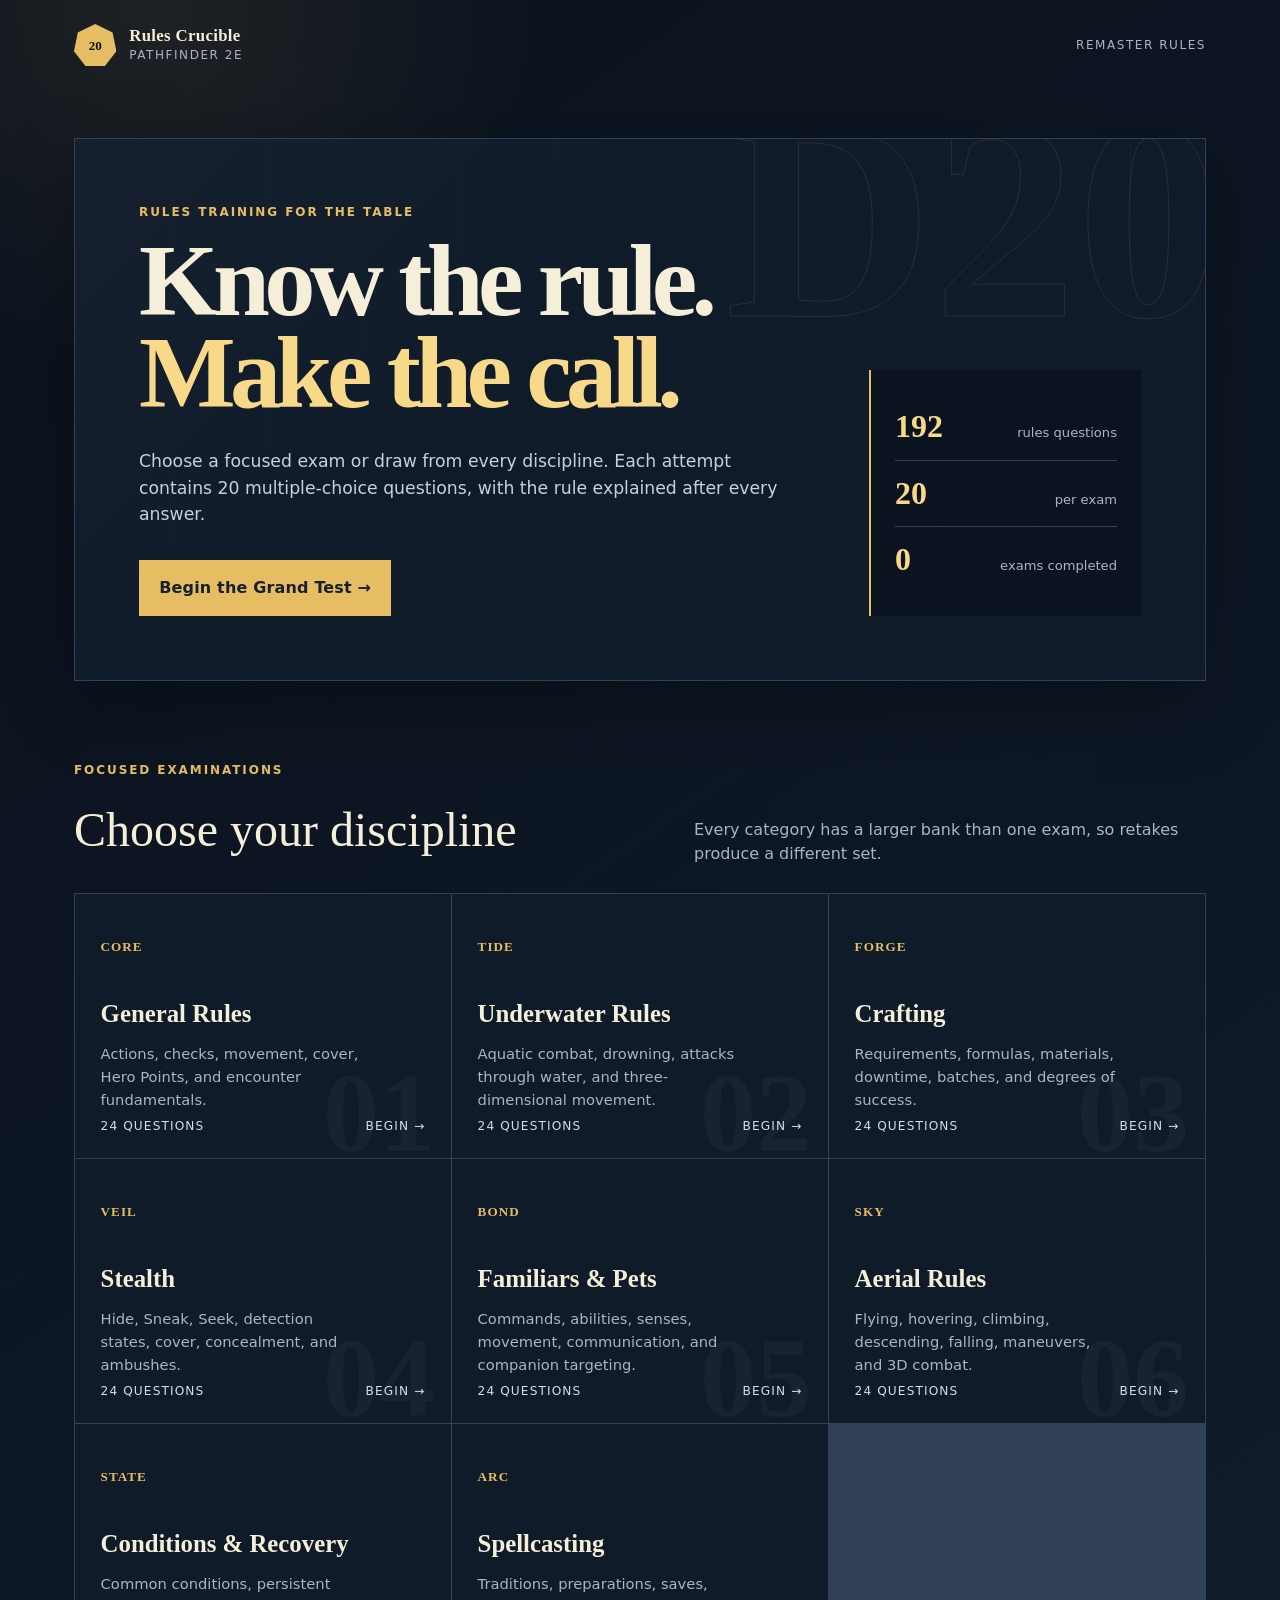
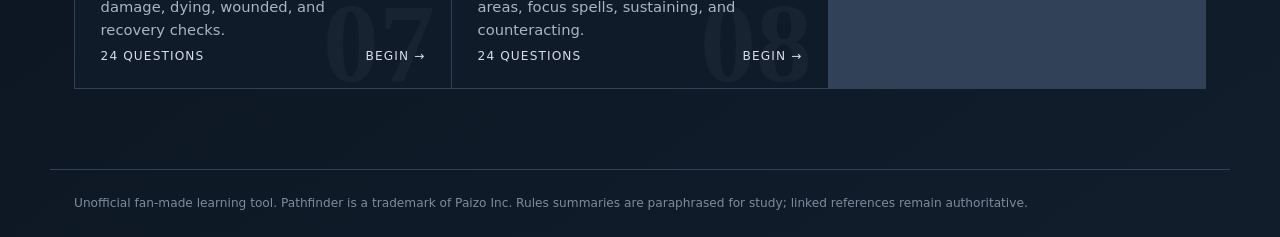
==== index.html @ a3e0e159 "Build Pathfinder 2e rules quiz" ====
<!doctype html>
<html lang="en">
<head>
  <meta charset="utf-8">
  <meta name="viewport" content="width=device-width, initial-scale=1">
  <meta name="description" content="Twenty-question Pathfinder Second Edition rules exams with explanations and rules references.">
  <meta name="theme-color" content="#101927">
  <title>Rules Crucible — PF2e Rules Quiz</title>
  <link rel="icon" href="favicon.svg" type="image/svg+xml">
  <link rel="stylesheet" href="styles.css">
</head>
<body>
  <a class="skip-link" href="#main">Skip to quiz</a>
  <header class="site-header">
    <button class="brand" id="home-button" type="button" aria-label="Return to exam selection">
      <span class="brand-mark" aria-hidden="true">20</span>
      <span><strong>Rules Crucible</strong><small>Pathfinder 2e</small></span>
    </button>
    <div class="header-meta" id="header-meta">Remaster rules</div>
  </header>

  <main id="main">
    <section id="home-screen" class="screen home-screen" aria-labelledby="home-title">
      <div class="intro-grid">
        <div class="intro-copy">
          <p class="eyebrow">Rules training for the table</p>
          <h1 id="home-title">Know the rule.<br><span>Make the call.</span></h1>
          <p class="lede">Choose a focused exam or draw from every discipline. Each attempt contains 20 multiple-choice questions, with the rule explained after every answer.</p>
          <button class="primary-button" id="mixed-start" type="button">Begin the Grand Test <span aria-hidden="true">→</span></button>
        </div>
        <aside class="ledger" aria-label="Quiz overview">
          <div><strong id="question-total">—</strong><span>rules questions</span></div>
          <div><strong>20</strong><span>per exam</span></div>
          <div><strong id="exam-count">0</strong><span>exams completed</span></div>
        </aside>
      </div>

      <div class="section-heading">
        <div>
          <p class="eyebrow">Focused examinations</p>
          <h2>Choose your discipline</h2>
        </div>
        <p>Every category has a larger bank than one exam, so retakes produce a different set.</p>
      </div>
      <div class="category-grid" id="category-grid"></div>
    </section>

    <section id="quiz-screen" class="screen quiz-screen" hidden aria-labelledby="question-heading">
      <div class="quiz-topline">
        <button class="text-button" id="quit-button" type="button">← Leave exam</button>
        <span id="quiz-theme">General Rules</span>
        <span id="quiz-score">0 correct</span>
      </div>
      <div class="progress-track" aria-hidden="true"><span id="progress-bar"></span></div>
      <div class="question-meta">
        <span id="question-number">Question 1 of 20</span>
        <span class="difficulty" id="difficulty">Foundational</span>
      </div>
      <article class="question-card">
        <p class="category-kicker" id="question-category">General Rules</p>
        <h1 id="question-heading"></h1>
        <div class="answers" id="answers" role="group" aria-label="Answer choices"></div>
        <div class="feedback" id="feedback" hidden aria-live="polite">
          <p class="feedback-verdict" id="feedback-verdict"></p>
          <p id="feedback-explanation"></p>
          <a id="source-link" href="#" target="_blank" rel="noopener">Read the referenced rule ↗</a>
        </div>
      </article>
      <div class="quiz-actions">
        <span class="keyboard-hint">Keys A–D select · Enter continues</span>
        <button class="primary-button compact" id="next-button" type="button" disabled>Next question <span aria-hidden="true">→</span></button>
      </div>
    </section>

    <section id="result-screen" class="screen result-screen" hidden aria-labelledby="result-title">
      <div class="result-hero">
        <div class="score-seal"><strong id="result-score">0</strong><span>/ 20</span></div>
        <div>
          <p class="eyebrow">Examination complete</p>
          <h1 id="result-title">Your verdict</h1>
          <p id="result-message"></p>
        </div>
      </div>
      <div class="result-grid">
        <section class="result-panel">
          <h2>By discipline</h2>
          <div id="category-results"></div>
        </section>
        <section class="result-panel">
          <h2>Review the misses</h2>
          <div id="missed-review"></div>
        </section>
      </div>
      <div class="result-actions">
        <button class="secondary-button" id="results-home" type="button">Choose another exam</button>
        <button class="primary-button" id="retry-button" type="button">Retake this theme <span aria-hidden="true">↻</span></button>
      </div>
    </section>
  </main>

  <footer>
    <p>Unofficial fan-made learning tool. Pathfinder is a trademark of Paizo Inc. Rules summaries are paraphrased for study; linked references remain authoritative.</p>
  </footer>
  <script type="module" src="app.js"></script>
</body>
</html>
---- styles.css ----
:root {
  color-scheme: dark;
  --ink: #0b121d;
  --ink-2: #101b2a;
  --panel: #162335;
  --panel-2: #1c2c41;
  --line: #314158;
  --paper: #f5efd9;
  --muted: #aab5c4;
  --gold: #e7bd64;
  --gold-2: #f8d98a;
  --red: #c64b43;
  --green: #55b88a;
  --shadow: 0 24px 70px rgba(0, 0, 0, .3);
}

* { box-sizing: border-box; }

html { scroll-behavior: smooth; }

body {
  margin: 0;
  min-width: 320px;
  min-height: 100vh;
  color: var(--paper);
  background:
    radial-gradient(circle at 12% 0%, rgba(231, 189, 100, .09), transparent 24rem),
    linear-gradient(145deg, var(--ink), #0d1724 58%, #111d2b);
  font: 16px/1.55 Inter, ui-sans-serif, system-ui, -apple-system, BlinkMacSystemFont, "Segoe UI", sans-serif;
}

button, a { font: inherit; }
button { color: inherit; }

.skip-link {
  position: fixed;
  left: 1rem;
  top: -4rem;
  z-index: 20;
  padding: .75rem 1rem;
  background: var(--gold);
  color: var(--ink);
}
.skip-link:focus { top: 1rem; }

.site-header {
  max-width: 1180px;
  margin: 0 auto;
  padding: 1.5rem 1.5rem 1rem;
  display: flex;
  align-items: center;
  justify-content: space-between;
}

.brand {
  border: 0;
  padding: 0;
  background: transparent;
  display: flex;
  align-items: center;
  gap: .8rem;
  text-align: left;
  cursor: pointer;
}

.brand-mark {
  width: 2.65rem;
  height: 2.65rem;
  display: grid;
  place-items: center;
  color: var(--ink);
  background: var(--gold);
  font: 800 .82rem/1 Georgia, serif;
  clip-path: polygon(50% 0, 91% 20%, 100% 64%, 72% 100%, 28% 100%, 0 64%, 9% 20%);
}

.brand strong, .brand small { display: block; }
.brand strong { font: 700 1.05rem/1.15 Georgia, serif; letter-spacing: .02em; }
.brand small, .header-meta { color: var(--muted); font-size: .75rem; letter-spacing: .13em; text-transform: uppercase; }

main { min-height: calc(100vh - 13rem); }
.screen { max-width: 1180px; margin: 0 auto; padding: 3.5rem 1.5rem 5rem; }

.intro-grid {
  display: grid;
  grid-template-columns: minmax(0, 1.45fr) minmax(17rem, .55fr);
  gap: 4rem;
  align-items: end;
  min-height: 29rem;
  padding: 4rem;
  border: 1px solid var(--line);
  background:
    linear-gradient(135deg, rgba(255,255,255,.025), transparent 42%),
    repeating-linear-gradient(90deg, transparent 0 5.9rem, rgba(255,255,255,.018) 6rem),
    var(--ink-2);
  box-shadow: var(--shadow);
  position: relative;
  overflow: hidden;
}

.intro-grid::after {
  content: "D20";
  position: absolute;
  right: -1rem;
  top: -4rem;
  color: transparent;
  -webkit-text-stroke: 1px rgba(231,189,100,.11);
  font: 900 18rem/1 Georgia, serif;
  pointer-events: none;
}

.intro-copy, .ledger { position: relative; z-index: 1; }
.eyebrow, .category-kicker {
  margin: 0 0 .8rem;
  color: var(--gold);
  font-size: .75rem;
  font-weight: 800;
  letter-spacing: .16em;
  text-transform: uppercase;
}

h1, h2, h3 { font-family: Georgia, "Times New Roman", serif; }
.intro-copy h1 {
  margin: 0;
  max-width: 12ch;
  font-size: clamp(3.4rem, 8vw, 6.8rem);
  font-weight: 600;
  line-height: .9;
  letter-spacing: -.055em;
}
.intro-copy h1 span { color: var(--gold-2); }
.lede { max-width: 44rem; margin: 1.8rem 0 2rem; color: #c7d0dc; font-size: 1.08rem; }

.ledger {
  padding: 1.5rem;
  border-left: 2px solid var(--gold);
  background: rgba(7,13,22,.55);
}
.ledger div { display: flex; align-items: baseline; justify-content: space-between; gap: 1rem; padding: 1rem 0; border-bottom: 1px solid var(--line); }
.ledger div:last-child { border: 0; }
.ledger strong { color: var(--gold-2); font: 700 2rem/1 Georgia, serif; }
.ledger span { color: var(--muted); font-size: .82rem; text-align: right; }

.primary-button, .secondary-button {
  border: 1px solid transparent;
  padding: .92rem 1.2rem;
  min-height: 3.25rem;
  font-weight: 800;
  letter-spacing: .01em;
  cursor: pointer;
  transition: transform .15s ease, background .15s ease, border-color .15s ease;
}
.primary-button { background: var(--gold); color: #17202c; }
.primary-button:hover:not(:disabled) { background: var(--gold-2); transform: translateY(-2px); }
.primary-button:disabled { opacity: .42; cursor: not-allowed; }
.primary-button.compact { min-width: 11.5rem; }
.secondary-button { border-color: var(--line); background: transparent; color: var(--paper); }
.secondary-button:hover { border-color: var(--gold); }

.section-heading {
  margin: 5rem 0 1.6rem;
  display: flex;
  align-items: end;
  justify-content: space-between;
  gap: 2rem;
}
.section-heading h2 { margin: 0; font-size: clamp(2rem, 4vw, 3rem); font-weight: 500; }
.section-heading > p { max-width: 32rem; margin: 0; color: var(--muted); }

.category-grid { display: grid; grid-template-columns: repeat(3, minmax(0, 1fr)); gap: 1px; background: var(--line); border: 1px solid var(--line); }
.category-card {
  min-height: 16.5rem;
  padding: 1.6rem;
  border: 0;
  background: var(--ink-2);
  text-align: left;
  cursor: pointer;
  position: relative;
  overflow: hidden;
  transition: background .18s ease;
}
.category-card:hover, .category-card:focus-visible { background: var(--panel); outline: none; }
.category-card::after { content: attr(data-number); position: absolute; right: 1rem; bottom: -.7rem; color: rgba(255,255,255,.035); font: 700 7rem/1 Georgia, serif; }
.category-icon { display: block; margin-bottom: 2.6rem; color: var(--gold); font: 700 .82rem/1 Georgia, serif; letter-spacing: .08em; }
.category-card h3 { margin: 0 0 .65rem; font-size: 1.55rem; font-weight: 600; }
.category-card p { margin: 0; max-width: 28ch; color: var(--muted); font-size: .92rem; }
.card-footer { position: absolute; left: 1.6rem; right: 1.6rem; bottom: 1.4rem; display: flex; justify-content: space-between; color: #d5dce4; font-size: .76rem; text-transform: uppercase; letter-spacing: .09em; }

.quiz-screen { max-width: 920px; padding-top: 2rem; }
.quiz-topline, .question-meta, .quiz-actions { display: flex; align-items: center; justify-content: space-between; gap: 1rem; }
.quiz-topline { color: var(--muted); font-size: .82rem; font-weight: 700; letter-spacing: .08em; text-transform: uppercase; }
.text-button { padding: .5rem 0; border: 0; background: transparent; color: var(--gold-2); cursor: pointer; }
.progress-track { height: 3px; margin: 1.1rem 0 1rem; background: var(--line); overflow: hidden; }
.progress-track span { display: block; height: 100%; width: 5%; background: var(--gold); transition: width .25s ease; }
.question-meta { margin-bottom: 1.3rem; color: var(--muted); font-size: .82rem; }
.difficulty { padding: .2rem .55rem; border: 1px solid var(--line); color: #cdd6e1; }

.question-card { min-height: 32rem; padding: clamp(1.5rem, 5vw, 3.3rem); border: 1px solid var(--line); background: var(--ink-2); box-shadow: var(--shadow); }
.question-card h1 { margin: 0 0 2rem; max-width: 26ch; font-size: clamp(1.65rem, 4vw, 2.45rem); line-height: 1.2; font-weight: 500; }
.answers { display: grid; gap: .72rem; }
.answer-button {
  display: grid;
  grid-template-columns: 2.3rem 1fr;
  align-items: center;
  gap: .9rem;
  width: 100%;
  padding: .8rem 1rem;
  border: 1px solid var(--line);
  background: #111d2b;
  color: var(--paper);
  text-align: left;
  cursor: pointer;
}
.answer-button:hover:not(:disabled) { border-color: var(--gold); background: var(--panel); }
.answer-button:focus-visible { outline: 3px solid rgba(231,189,100,.3); outline-offset: 2px; }
.answer-button:disabled { cursor: default; }
.answer-letter { display: grid; place-items: center; width: 2.15rem; height: 2.15rem; border: 1px solid #44566f; color: var(--gold-2); font-weight: 800; }
.answer-button.correct { border-color: var(--green); background: rgba(85,184,138,.1); }
.answer-button.wrong { border-color: var(--red); background: rgba(198,75,67,.11); }
.answer-button.correct .answer-letter { border-color: var(--green); background: var(--green); color: var(--ink); }
.answer-button.wrong .answer-letter { border-color: var(--red); background: var(--red); color: white; }

.feedback { margin-top: 1.5rem; padding: 1.2rem 1.25rem; border-left: 3px solid var(--gold); background: #0d1723; color: #cbd3dd; }
.feedback p { margin: 0 0 .55rem; }
.feedback-verdict { color: var(--paper); font-weight: 800; }
.feedback a { color: var(--gold-2); font-size: .88rem; }
.quiz-actions { margin-top: 1.3rem; }
.keyboard-hint { color: var(--muted); font-size: .78rem; }

.result-screen { max-width: 980px; }
.result-hero { display: flex; align-items: center; gap: 2rem; margin: 1rem 0 2rem; padding: 2rem; border: 1px solid var(--line); background: var(--ink-2); }
.score-seal { flex: 0 0 9rem; height: 9rem; display: grid; place-content: center; border: 2px solid var(--gold); border-radius: 50%; text-align: center; box-shadow: inset 0 0 0 .5rem var(--ink-2), inset 0 0 0 calc(.5rem + 1px) rgba(231,189,100,.3); }
.score-seal strong { font: 700 3.8rem/.85 Georgia, serif; color: var(--gold-2); }
.score-seal span { color: var(--muted); font-size: .82rem; }
.result-hero h1 { margin: 0; font-size: clamp(2.2rem, 6vw, 4.4rem); font-weight: 500; }
.result-hero p:last-child { margin: .4rem 0 0; color: var(--muted); }
.result-grid { display: grid; grid-template-columns: .75fr 1.25fr; gap: 1rem; }
.result-panel { padding: 1.5rem; border: 1px solid var(--line); background: var(--ink-2); }
.result-panel h2 { margin: 0 0 1.25rem; font-size: 1.35rem; }
.result-row { margin-bottom: 1rem; }
.result-row-label { display: flex; justify-content: space-between; gap: 1rem; margin-bottom: .35rem; font-size: .85rem; }
.result-row-bar { height: 5px; background: var(--line); }
.result-row-bar span { display: block; height: 100%; background: var(--gold); }
.missed-item { padding: 1rem 0; border-top: 1px solid var(--line); }
.missed-item:first-child { border-top: 0; padding-top: 0; }
.missed-item h3 { margin: 0 0 .35rem; font: 600 1rem/1.35 inherit; }
.missed-item p { margin: 0 0 .4rem; color: var(--muted); font-size: .88rem; }
.missed-item a { color: var(--gold-2); font-size: .82rem; }
.perfect { color: var(--green); }
.result-actions { display: flex; justify-content: flex-end; gap: .8rem; margin-top: 1.5rem; }

footer { max-width: 1180px; margin: 0 auto; padding: 1.5rem; border-top: 1px solid var(--line); color: #7f8b9b; font-size: .76rem; }
footer p { max-width: 70rem; margin: 0; }

[hidden] { display: none !important; }

@media (max-width: 820px) {
  .screen { padding-top: 2rem; }
  .intro-grid { grid-template-columns: 1fr; gap: 2.5rem; min-height: 0; padding: 2.2rem; }
  .intro-grid::after { font-size: 11rem; }
  .ledger { max-width: 28rem; }
  .section-heading { align-items: start; flex-direction: column; }
  .category-grid { grid-template-columns: repeat(2, 1fr); }
  .result-grid { grid-template-columns: 1fr; }
}

@media (max-width: 560px) {
  .site-header { padding: 1rem; }
  .header-meta, .keyboard-hint { display: none; }
  .screen { padding: 1.3rem 1rem 3rem; }
  .intro-grid { margin: 0; padding: 1.5rem; }
  .intro-copy h1 { font-size: clamp(3rem, 16vw, 4.7rem); }
  .category-grid { grid-template-columns: 1fr; }
  .category-card { min-height: 14.5rem; }
  .question-card { min-height: 0; padding: 1.25rem; }
  .quiz-topline span:nth-child(2) { display: none; }
  .quiz-actions, .result-actions { align-items: stretch; flex-direction: column; }
  .result-hero { align-items: flex-start; flex-direction: column; padding: 1.4rem; }
  .score-seal { flex-basis: auto; width: 7.5rem; height: 7.5rem; }
}

@media (prefers-reduced-motion: reduce) {
  *, *::before, *::after { scroll-behavior: auto !important; transition: none !important; }
}
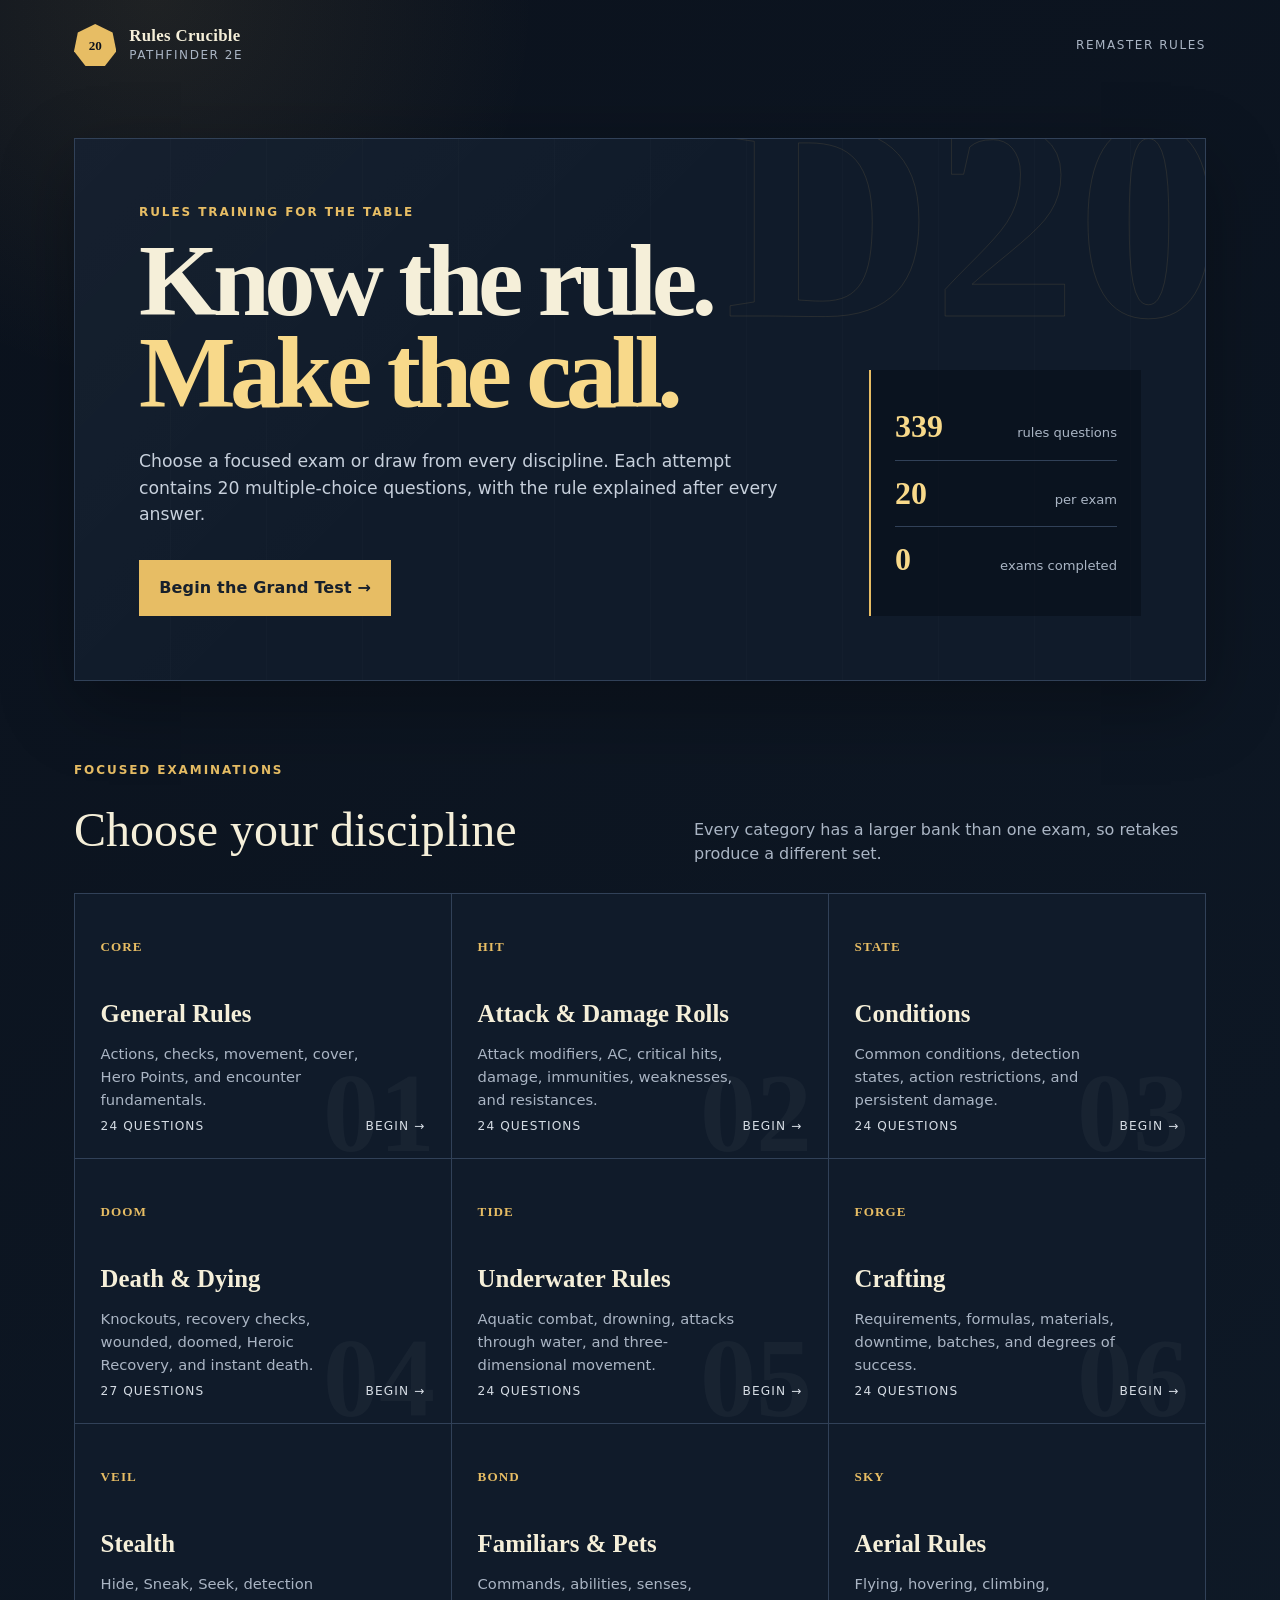
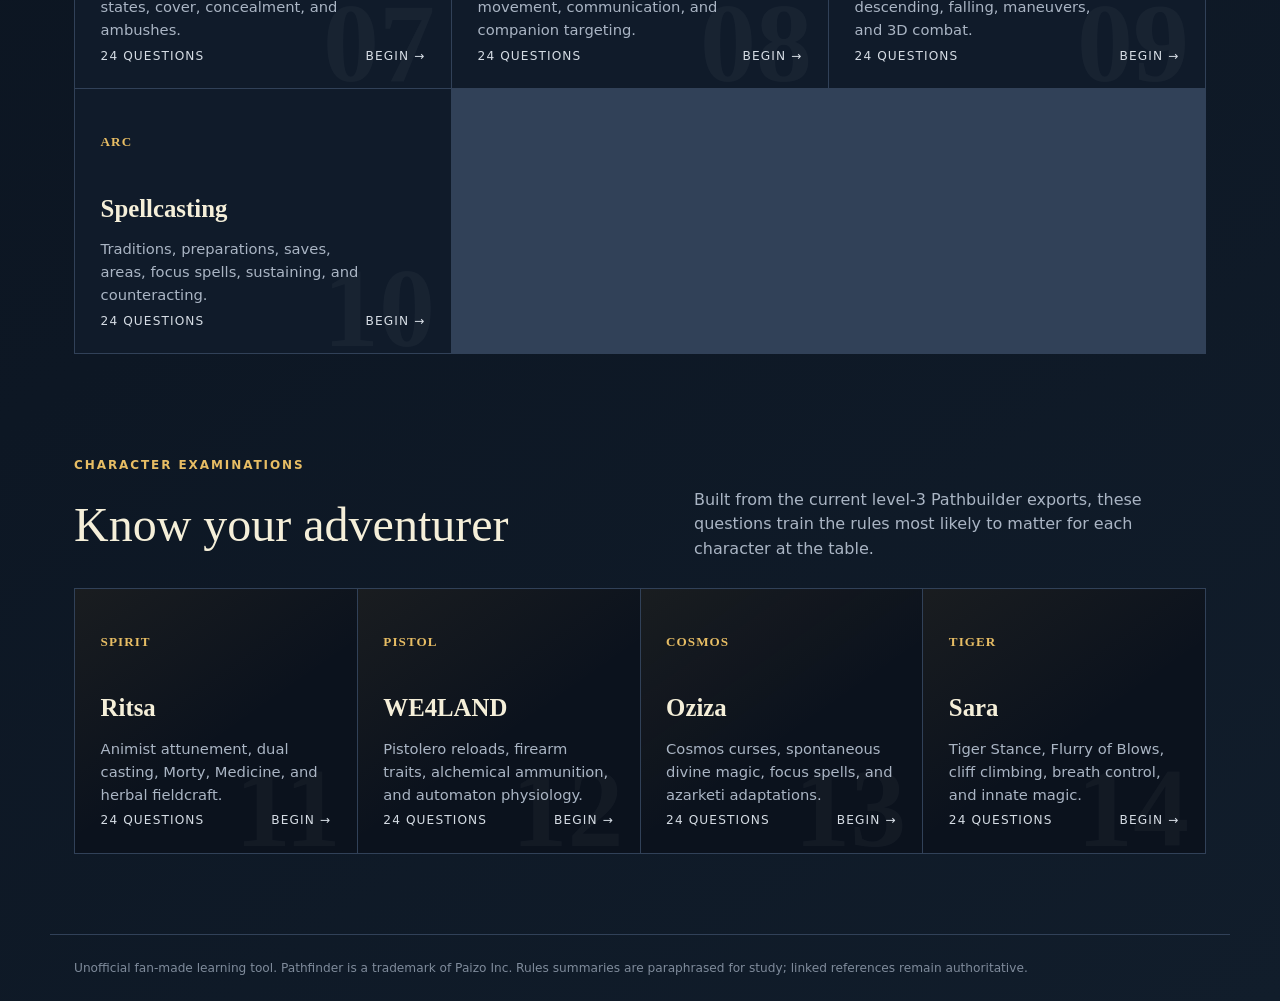
==== commit ce6edeaa: "Add character-specific quiz examinations" ====
--- a/index.html
+++ b/index.html
@@ -43,6 +43,15 @@
         <p>Every category has a larger bank than one exam, so retakes produce a different set.</p>
       </div>
       <div class="category-grid" id="category-grid"></div>
+
+      <div class="section-heading character-heading">
+        <div>
+          <p class="eyebrow">Character examinations</p>
+          <h2>Know your adventurer</h2>
+        </div>
+        <p>Built from the current level-3 Pathbuilder exports, these questions train the rules most likely to matter for each character at the table.</p>
+      </div>
+      <div class="category-grid character-grid" id="character-grid"></div>
     </section>
 
     <section id="quiz-screen" class="screen quiz-screen" hidden aria-labelledby="question-heading">
--- a/styles.css
+++ b/styles.css
@@ -168,6 +168,8 @@
 .section-heading > p { max-width: 32rem; margin: 0; color: var(--muted); }
 
 .category-grid { display: grid; grid-template-columns: repeat(3, minmax(0, 1fr)); gap: 1px; background: var(--line); border: 1px solid var(--line); }
+.character-heading { margin-top: clamp(4rem, 8vw, 7rem); }
+.character-grid { grid-template-columns: repeat(4, minmax(0, 1fr)); }
 .category-card {
   min-height: 16.5rem;
   padding: 1.6rem;
@@ -179,6 +181,8 @@
   overflow: hidden;
   transition: background .18s ease;
 }
+.character-card { background: linear-gradient(145deg, rgba(196, 153, 65, .08), transparent 55%), var(--ink); }
+.character-card .category-icon { color: var(--gold); border-color: rgba(196, 153, 65, .42); }
 .category-card:hover, .category-card:focus-visible { background: var(--panel); outline: none; }
 .category-card::after { content: attr(data-number); position: absolute; right: 1rem; bottom: -.7rem; color: rgba(255,255,255,.035); font: 700 7rem/1 Georgia, serif; }
 .category-icon { display: block; margin-bottom: 2.6rem; color: var(--gold); font: 700 .82rem/1 Georgia, serif; letter-spacing: .08em; }
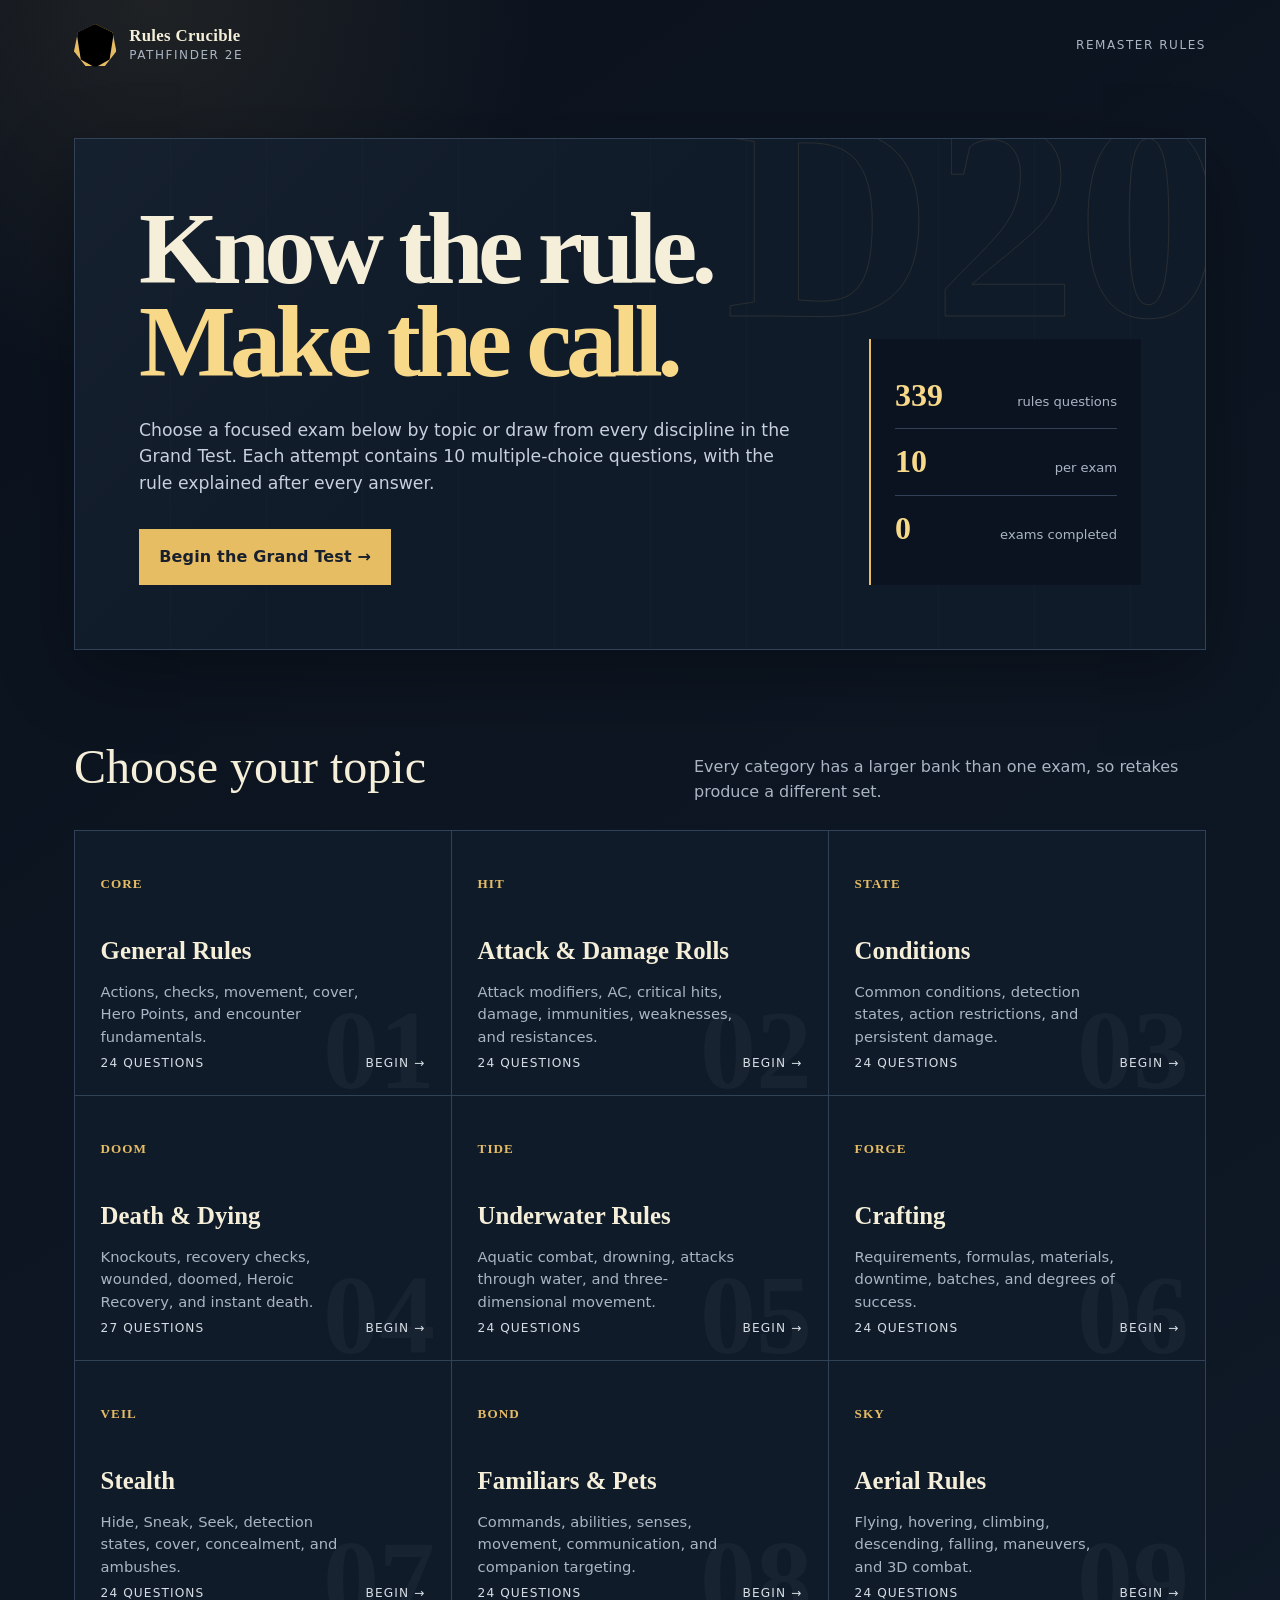
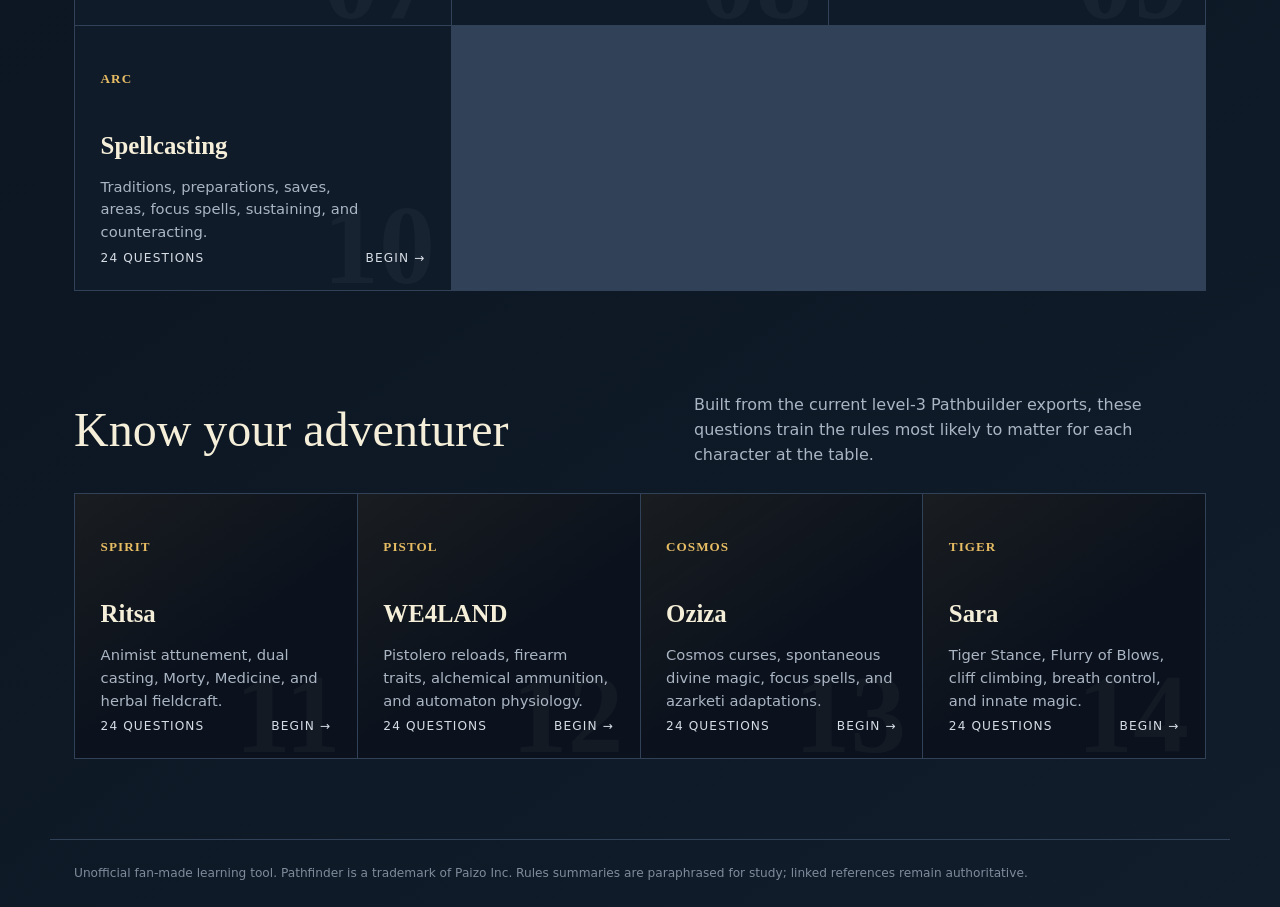
==== commit e6724640: "Implement Feedback 1 quiz updates" ====
--- a/index.html
+++ b/index.html
@@ -3,7 +3,7 @@
 <head>
   <meta charset="utf-8">
   <meta name="viewport" content="width=device-width, initial-scale=1">
-  <meta name="description" content="Twenty-question Pathfinder Second Edition rules exams with explanations and rules references.">
+  <meta name="description" content="Ten-question Pathfinder Second Edition rules exams with explanations and rules references.">
   <meta name="theme-color" content="#101927">
   <title>Rules Crucible — PF2e Rules Quiz</title>
   <link rel="icon" href="favicon.svg" type="image/svg+xml">
@@ -13,7 +13,13 @@
   <a class="skip-link" href="#main">Skip to quiz</a>
   <header class="site-header">
     <button class="brand" id="home-button" type="button" aria-label="Return to exam selection">
-      <span class="brand-mark" aria-hidden="true">20</span>
+      <span class="brand-mark" aria-hidden="true">
+        <svg viewBox="0 0 100 112" role="presentation">
+          <path class="brand-die" d="M50 2 94 28 84 91 50 110 16 91 6 28Z" />
+          <path class="brand-facets" d="M50 2 29 38 6 28m23 10 21 72 21-72m0 0 23-10M29 38h42M16 91l13-53m55 53L71 38M16 91h68" />
+          <text x="50" y="67">20</text>
+        </svg>
+      </span>
       <span><strong>Rules Crucible</strong><small>Pathfinder 2e</small></span>
     </button>
     <div class="header-meta" id="header-meta">Remaster rules</div>
@@ -23,22 +29,20 @@
     <section id="home-screen" class="screen home-screen" aria-labelledby="home-title">
       <div class="intro-grid">
         <div class="intro-copy">
-          <p class="eyebrow">Rules training for the table</p>
           <h1 id="home-title">Know the rule.<br><span>Make the call.</span></h1>
-          <p class="lede">Choose a focused exam or draw from every discipline. Each attempt contains 20 multiple-choice questions, with the rule explained after every answer.</p>
+          <p class="lede">Choose a focused exam below by topic or draw from every discipline in the Grand Test. Each attempt contains 10 multiple-choice questions, with the rule explained after every answer.</p>
           <button class="primary-button" id="mixed-start" type="button">Begin the Grand Test <span aria-hidden="true">→</span></button>
         </div>
         <aside class="ledger" aria-label="Quiz overview">
           <div><strong id="question-total">—</strong><span>rules questions</span></div>
-          <div><strong>20</strong><span>per exam</span></div>
+          <div><strong>10</strong><span>per exam</span></div>
           <div><strong id="exam-count">0</strong><span>exams completed</span></div>
         </aside>
       </div>
 
       <div class="section-heading">
         <div>
-          <p class="eyebrow">Focused examinations</p>
-          <h2>Choose your discipline</h2>
+          <h2>Choose your topic</h2>
         </div>
         <p>Every category has a larger bank than one exam, so retakes produce a different set.</p>
       </div>
@@ -46,7 +50,6 @@
 
       <div class="section-heading character-heading">
         <div>
-          <p class="eyebrow">Character examinations</p>
           <h2>Know your adventurer</h2>
         </div>
         <p>Built from the current level-3 Pathbuilder exports, these questions train the rules most likely to matter for each character at the table.</p>
@@ -62,7 +65,7 @@
       </div>
       <div class="progress-track" aria-hidden="true"><span id="progress-bar"></span></div>
       <div class="question-meta">
-        <span id="question-number">Question 1 of 20</span>
+        <span id="question-number">Question 1 of 10</span>
         <span class="difficulty" id="difficulty">Foundational</span>
       </div>
       <article class="question-card">
@@ -83,7 +86,7 @@
 
     <section id="result-screen" class="screen result-screen" hidden aria-labelledby="result-title">
       <div class="result-hero">
-        <div class="score-seal"><strong id="result-score">0</strong><span>/ 20</span></div>
+        <div class="score-seal"><strong id="result-score">0</strong><span>/ 10</span></div>
         <div>
           <p class="eyebrow">Examination complete</p>
           <h1 id="result-title">Your verdict</h1>
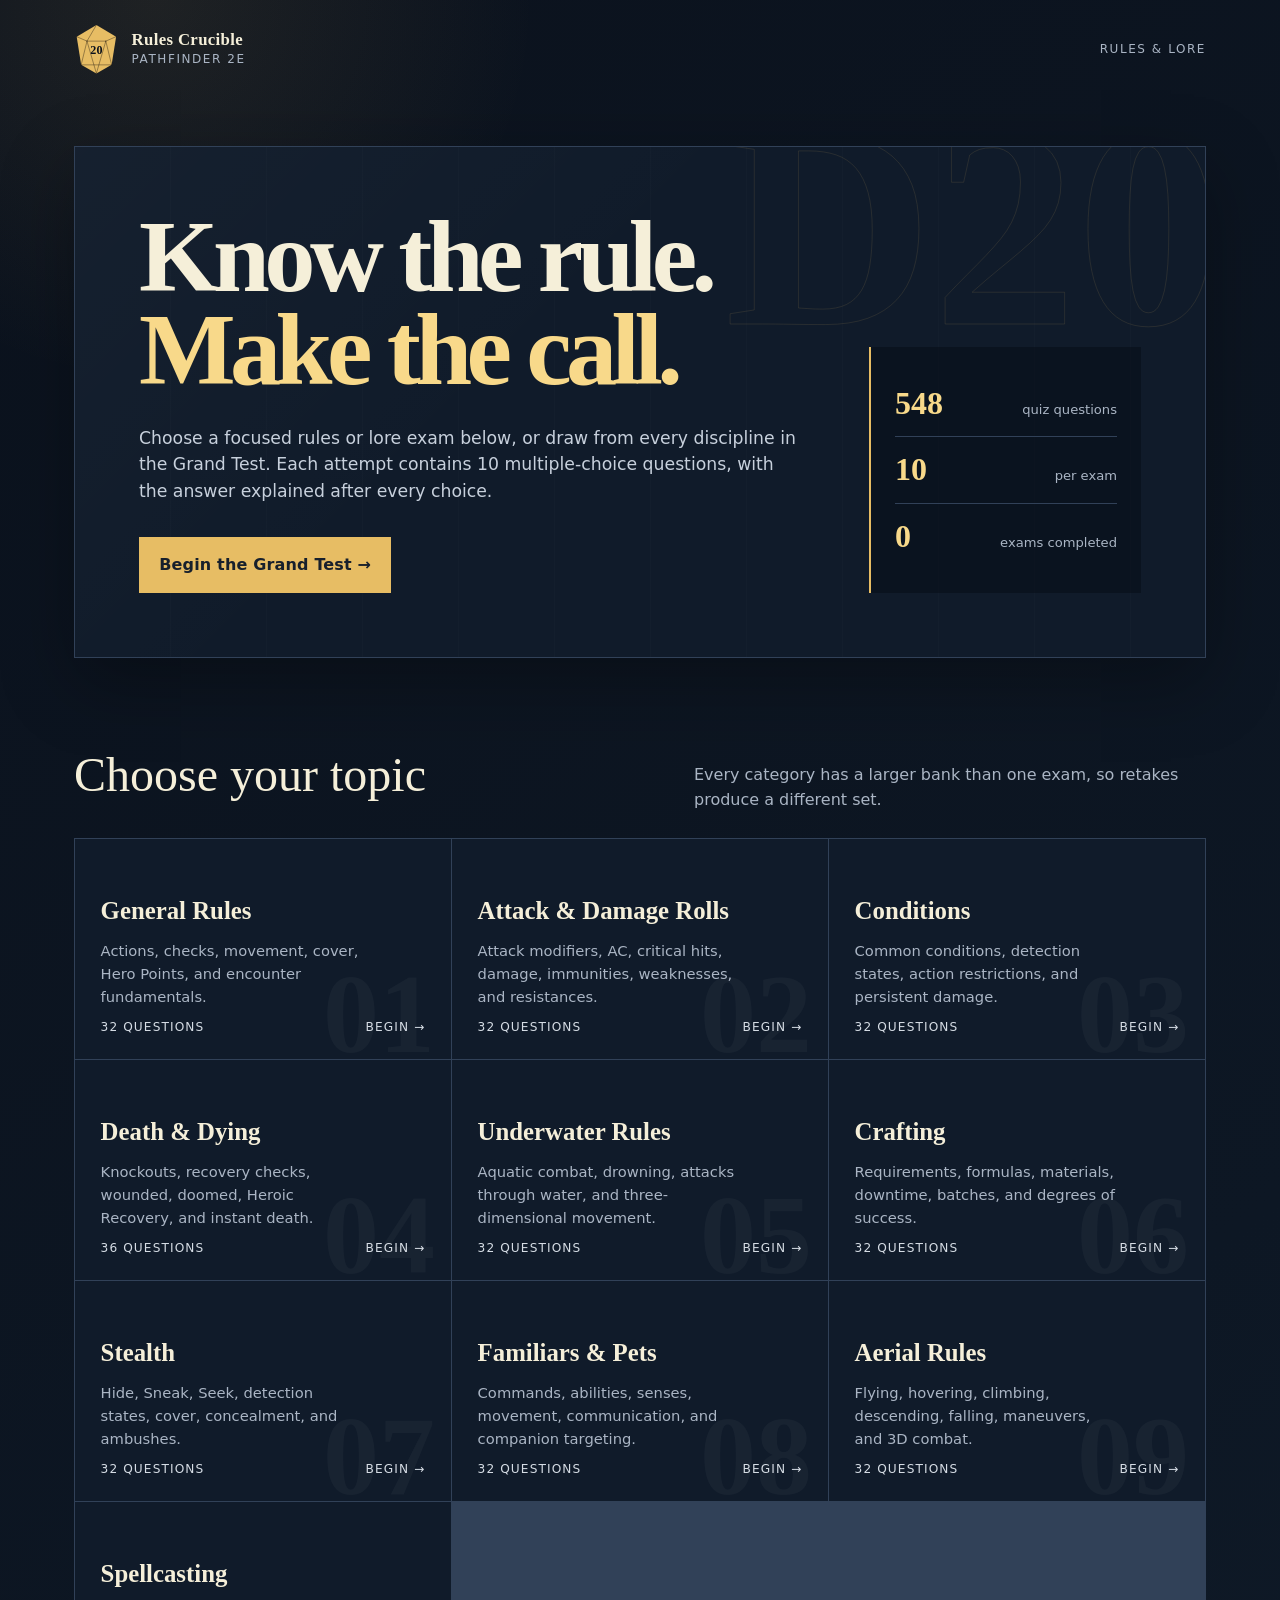
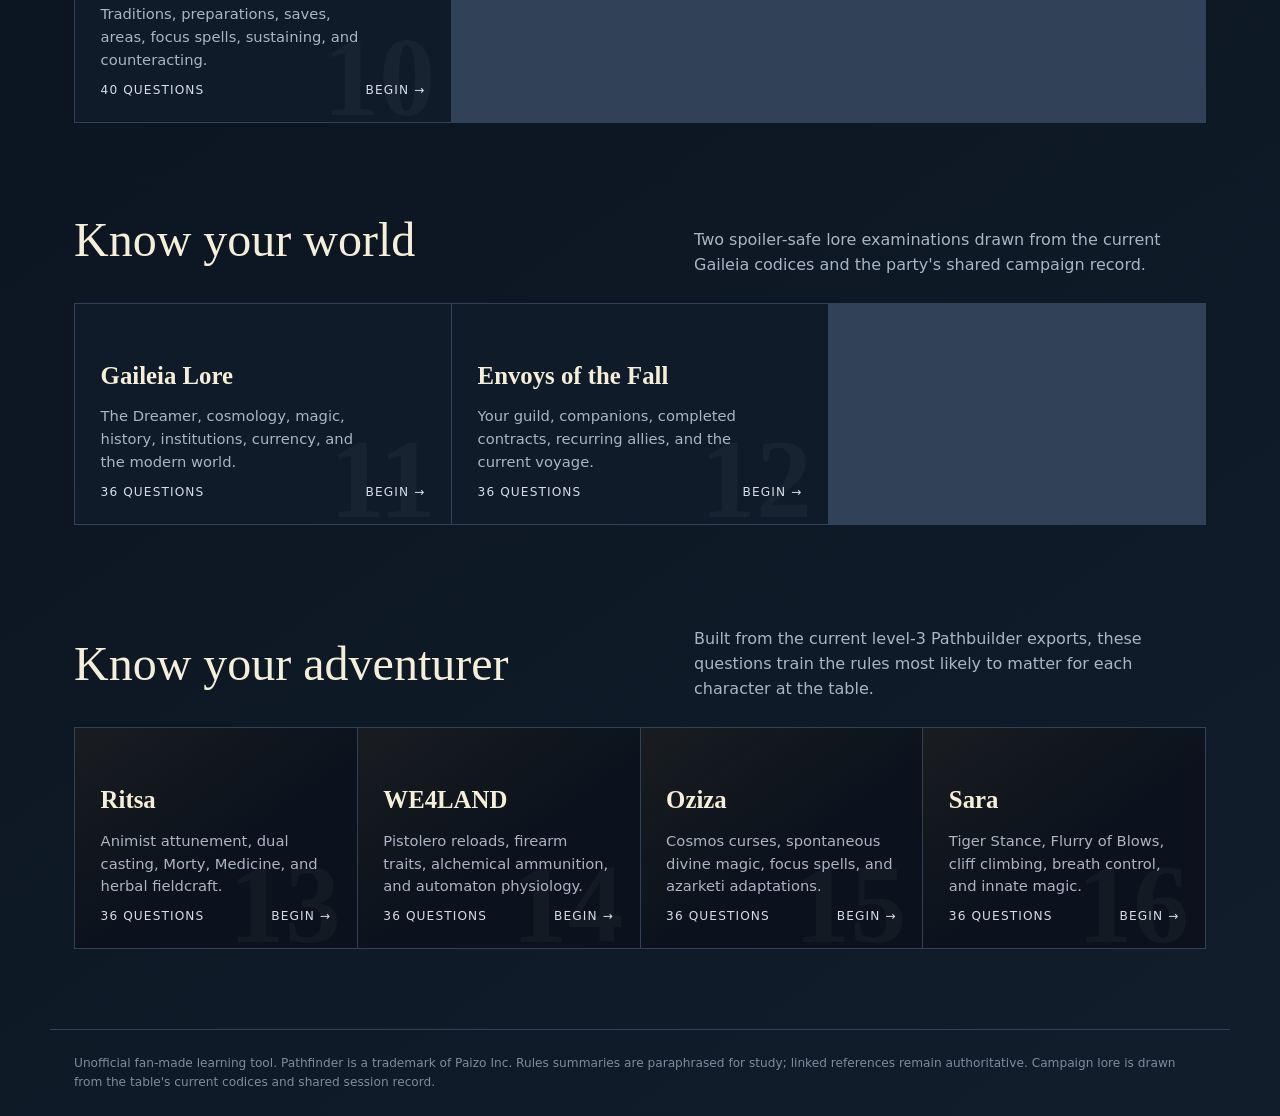
==== commit 44a1640d: "Add dedicated lore topics (index.html)" ====
--- a/index.html
+++ b/index.html
@@ -3,7 +3,7 @@
 <head>
   <meta charset="utf-8">
   <meta name="viewport" content="width=device-width, initial-scale=1">
-  <meta name="description" content="Ten-question Pathfinder Second Edition rules exams with explanations and rules references.">
+  <meta name="description" content="Ten-question Pathfinder Second Edition rules and Gaileia campaign-lore exams with explanations and references.">
   <meta name="theme-color" content="#101927">
   <title>Rules Crucible — PF2e Rules Quiz</title>
   <link rel="icon" href="favicon.svg" type="image/svg+xml">
@@ -30,11 +30,11 @@
       <div class="intro-grid">
         <div class="intro-copy">
           <h1 id="home-title">Know the rule.<br><span>Make the call.</span></h1>
-          <p class="lede">Choose a focused exam below by topic or draw from every discipline in the Grand Test. Each attempt contains 10 multiple-choice questions, with the rule explained after every answer.</p>
+      <p class="lede">Choose a focused rules or lore exam below, or draw from every discipline in the Grand Test. Each attempt contains 10 multiple-choice questions, with the answer explained after every choice.</p>
           <button class="primary-button" id="mixed-start" type="button">Begin the Grand Test <span aria-hidden="true">→</span></button>
         </div>
         <aside class="ledger" aria-label="Quiz overview">
-          <div><strong id="question-total">—</strong><span>rules questions</span></div>
+          <div><strong id="question-total">—</strong><span>quiz questions</span></div>
           <div><strong>10</strong><span>per exam</span></div>
           <div><strong id="exam-count">0</strong><span>exams completed</span></div>
         </aside>
@@ -47,6 +47,14 @@
         <p>Every category has a larger bank than one exam, so retakes produce a different set.</p>
       </div>
       <div class="category-grid" id="category-grid"></div>
+
+      <div class="section-heading lore-heading">
+        <div>
+          <h2>Know your world</h2>
+        </div>
+        <p>Two spoiler-safe lore examinations drawn from the current Gaileia codices and the party's shared campaign record.</p>
+      </div>
+      <div class="category-grid lore-grid" id="lore-grid"></div>
 
       <div class="section-heading character-heading">
         <div>
@@ -111,7 +119,7 @@
   </main>
 
   <footer>
-    <p>Unofficial fan-made learning tool. Pathfinder is a trademark of Paizo Inc. Rules summaries are paraphrased for study; linked references remain authoritative.</p>
+    <p>Unofficial fan-made learning tool. Pathfinder is a trademark of Paizo Inc. Rules summaries are paraphrased for study; linked references remain authoritative. Campaign lore is drawn from the table's current codices and shared session record.</p>
   </footer>
   <script type="module" src="app.js"></script>
 </body>
--- a/styles.css
+++ b/styles.css
@@ -64,15 +64,15 @@
 }
 
 .brand-mark {
-  width: 2.65rem;
-  height: 2.65rem;
-  display: grid;
-  place-items: center;
-  color: var(--ink);
-  background: var(--gold);
-  font: 800 .82rem/1 Georgia, serif;
-  clip-path: polygon(50% 0, 91% 20%, 100% 64%, 72% 100%, 28% 100%, 0 64%, 9% 20%);
-}
+  display: inline-block;
+  width: 2.8rem;
+  height: 3.15rem;
+  flex: 0 0 2.8rem;
+}
+.brand-mark svg { width: 100%; height: 100%; overflow: visible; }
+.brand-die { fill: var(--gold); }
+.brand-facets { fill: none; stroke: rgba(22, 17, 12, .5); stroke-width: 1.7; stroke-linecap: round; stroke-linejoin: round; }
+.brand-mark text { fill: var(--ink); font: 900 27px/1 Georgia, serif; text-anchor: middle; }
 
 .brand strong, .brand small { display: block; }
 .brand strong { font: 700 1.05rem/1.15 Georgia, serif; letter-spacing: .02em; }
@@ -171,7 +171,7 @@
 .character-heading { margin-top: clamp(4rem, 8vw, 7rem); }
 .character-grid { grid-template-columns: repeat(4, minmax(0, 1fr)); }
 .category-card {
-  min-height: 16.5rem;
+  min-height: 13.75rem;
   padding: 1.6rem;
   border: 0;
   background: var(--ink-2);
@@ -182,11 +182,9 @@
   transition: background .18s ease;
 }
 .character-card { background: linear-gradient(145deg, rgba(196, 153, 65, .08), transparent 55%), var(--ink); }
-.character-card .category-icon { color: var(--gold); border-color: rgba(196, 153, 65, .42); }
 .category-card:hover, .category-card:focus-visible { background: var(--panel); outline: none; }
 .category-card::after { content: attr(data-number); position: absolute; right: 1rem; bottom: -.7rem; color: rgba(255,255,255,.035); font: 700 7rem/1 Georgia, serif; }
-.category-icon { display: block; margin-bottom: 2.6rem; color: var(--gold); font: 700 .82rem/1 Georgia, serif; letter-spacing: .08em; }
-.category-card h3 { margin: 0 0 .65rem; font-size: 1.55rem; font-weight: 600; }
+.category-card h3 { margin: .15rem 0 .65rem; font-size: 1.55rem; font-weight: 600; }
 .category-card p { margin: 0; max-width: 28ch; color: var(--muted); font-size: .92rem; }
 .card-footer { position: absolute; left: 1.6rem; right: 1.6rem; bottom: 1.4rem; display: flex; justify-content: space-between; color: #d5dce4; font-size: .76rem; text-transform: uppercase; letter-spacing: .09em; }
 
@@ -275,7 +273,7 @@
   .intro-grid { margin: 0; padding: 1.5rem; }
   .intro-copy h1 { font-size: clamp(3rem, 16vw, 4.7rem); }
   .category-grid { grid-template-columns: 1fr; }
-  .category-card { min-height: 14.5rem; }
+  .category-card { min-height: 13rem; }
   .question-card { min-height: 0; padding: 1.25rem; }
   .quiz-topline span:nth-child(2) { display: none; }
   .quiz-actions, .result-actions { align-items: stretch; flex-direction: column; }
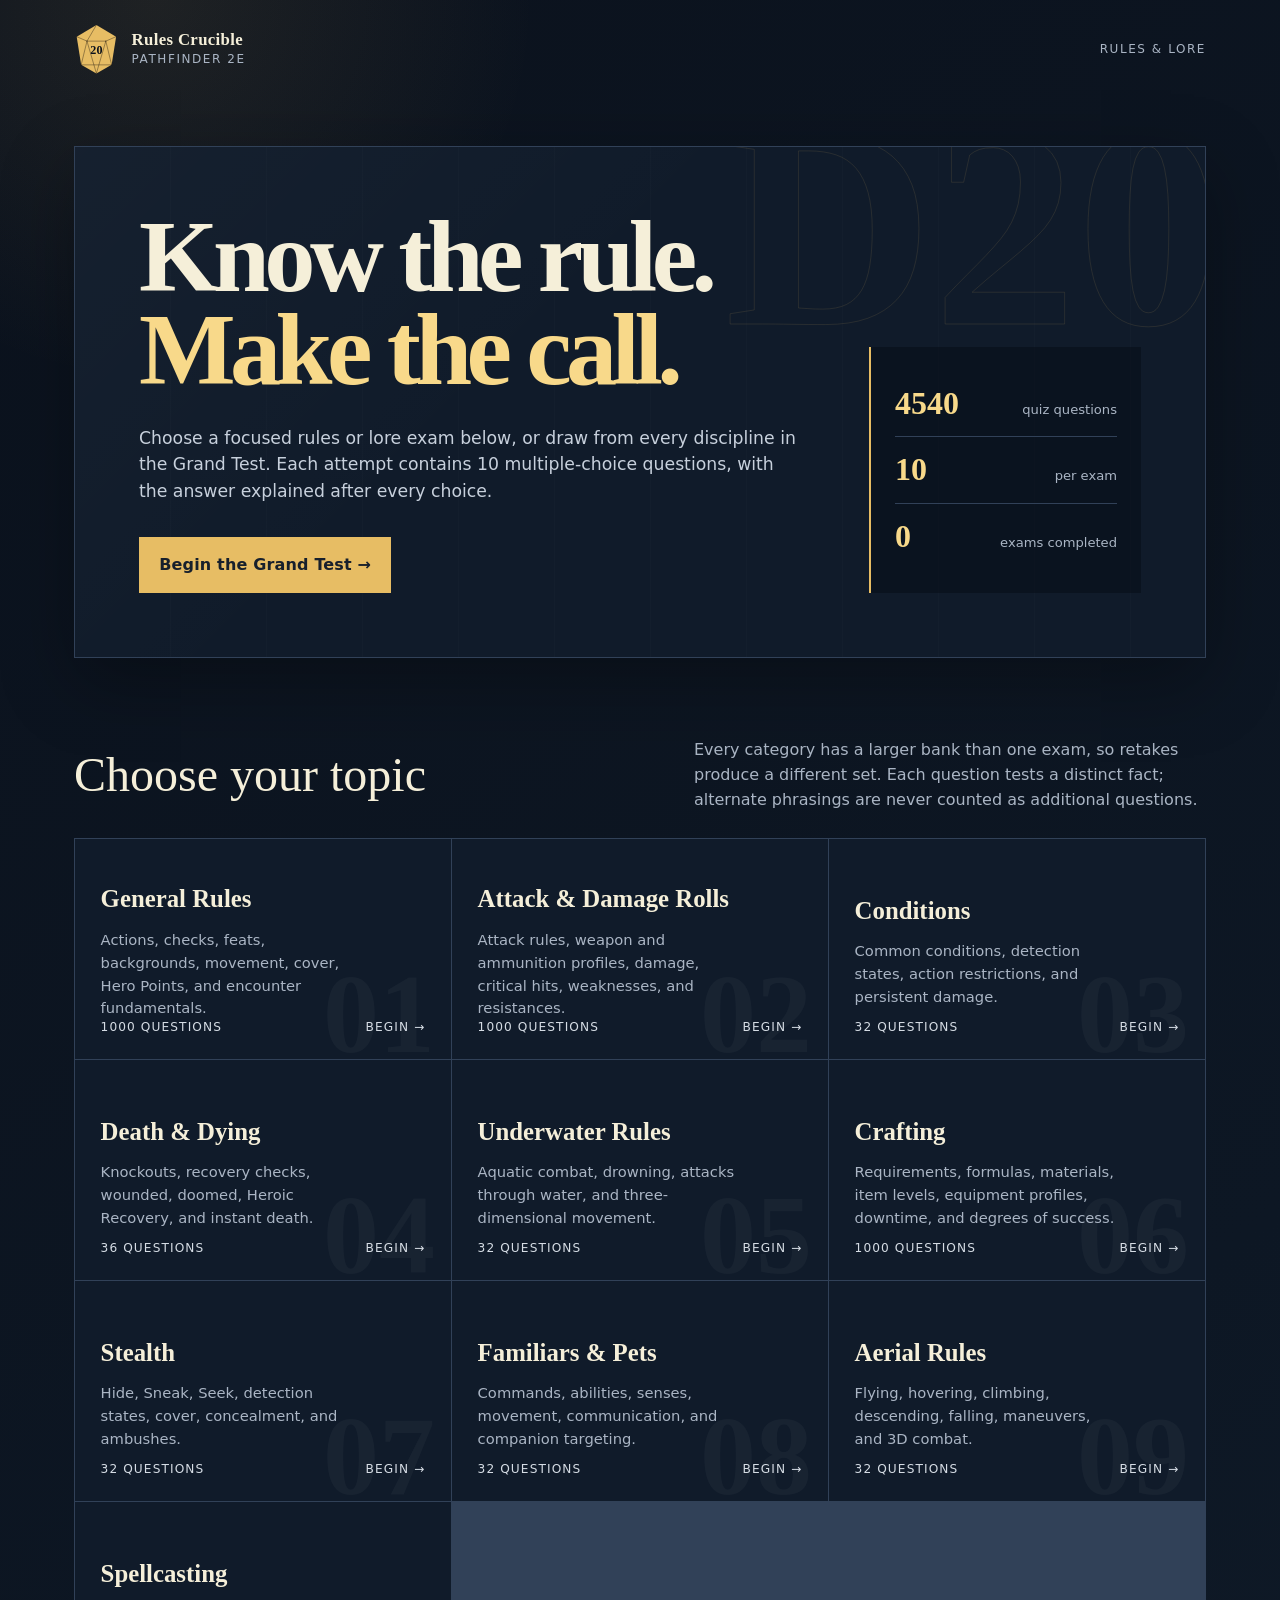
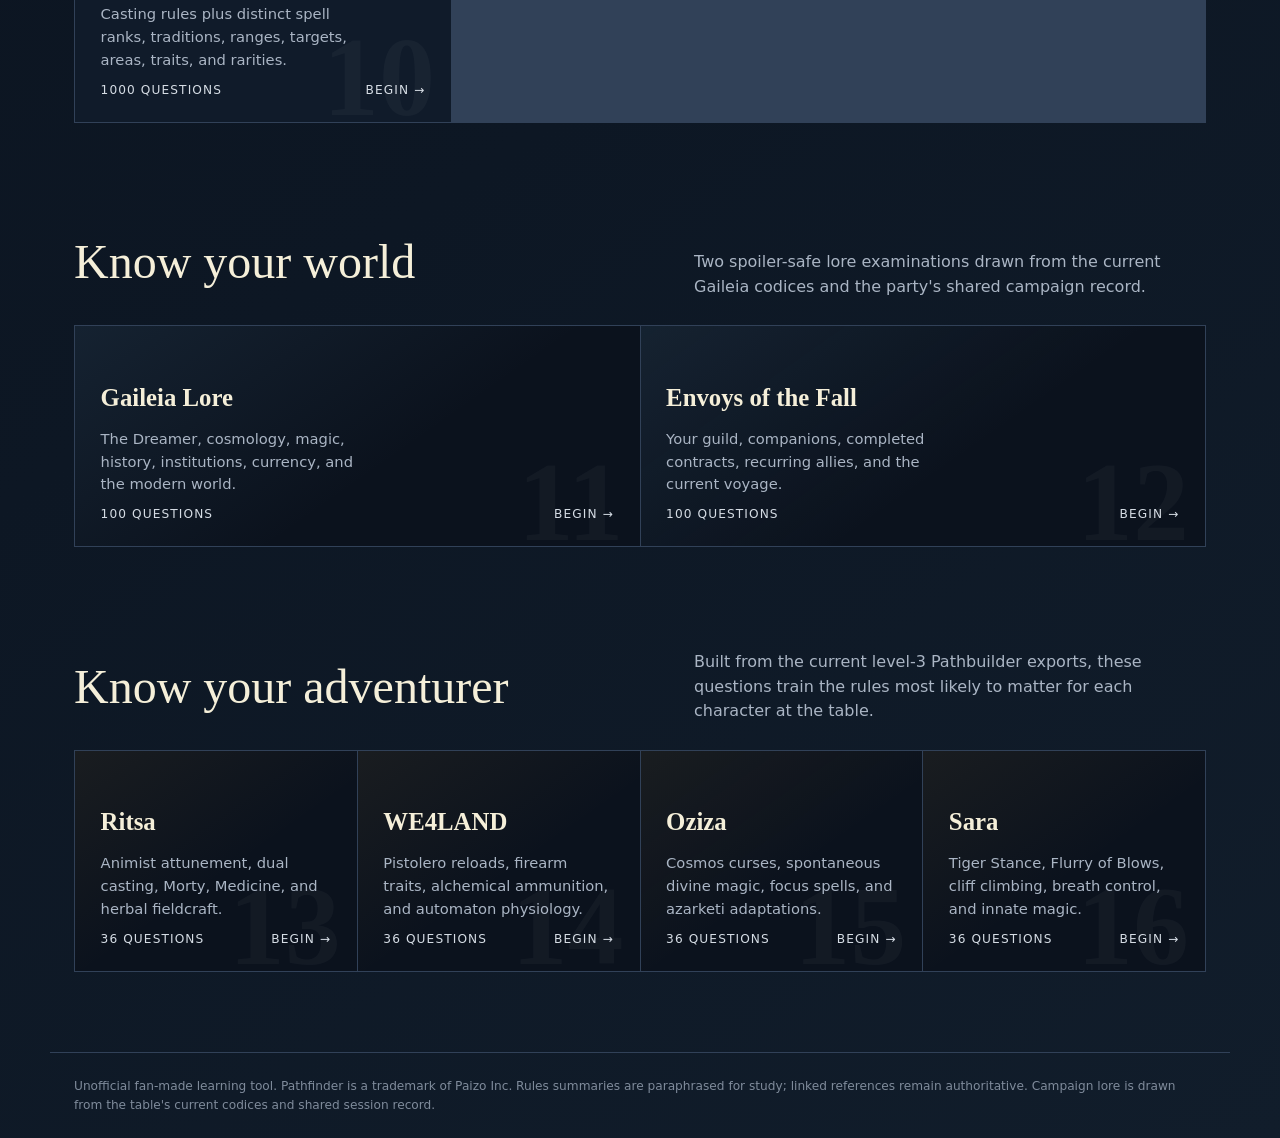
==== commit 7ded6e50: "Use distinct facts and expand broad banks to 1,000" ====
--- a/index.html
+++ b/index.html
@@ -44,7 +44,7 @@
         <div>
           <h2>Choose your topic</h2>
         </div>
-        <p>Every category has a larger bank than one exam, so retakes produce a different set.</p>
+        <p>Every category has a larger bank than one exam, so retakes produce a different set. Each question tests a distinct fact; alternate phrasings are never counted as additional questions.</p>
       </div>
       <div class="category-grid" id="category-grid"></div>
 
--- a/styles.css
+++ b/styles.css
@@ -168,7 +168,8 @@
 .section-heading > p { max-width: 32rem; margin: 0; color: var(--muted); }
 
 .category-grid { display: grid; grid-template-columns: repeat(3, minmax(0, 1fr)); gap: 1px; background: var(--line); border: 1px solid var(--line); }
-.character-heading { margin-top: clamp(4rem, 8vw, 7rem); }
+.lore-heading, .character-heading { margin-top: clamp(4rem, 8vw, 7rem); }
+.lore-grid { grid-template-columns: repeat(2, minmax(0, 1fr)); }
 .character-grid { grid-template-columns: repeat(4, minmax(0, 1fr)); }
 .category-card {
   min-height: 13.75rem;
@@ -182,6 +183,7 @@
   transition: background .18s ease;
 }
 .character-card { background: linear-gradient(145deg, rgba(196, 153, 65, .08), transparent 55%), var(--ink); }
+.lore-card { background: linear-gradient(145deg, rgba(82, 132, 170, .14), transparent 58%), var(--ink); }
 .category-card:hover, .category-card:focus-visible { background: var(--panel); outline: none; }
 .category-card::after { content: attr(data-number); position: absolute; right: 1rem; bottom: -.7rem; color: rgba(255,255,255,.035); font: 700 7rem/1 Georgia, serif; }
 .category-card h3 { margin: .15rem 0 .65rem; font-size: 1.55rem; font-weight: 600; }
@@ -248,6 +250,7 @@
 .missed-item h3 { margin: 0 0 .35rem; font: 600 1rem/1.35 inherit; }
 .missed-item p { margin: 0 0 .4rem; color: var(--muted); font-size: .88rem; }
 .missed-item a { color: var(--gold-2); font-size: .82rem; }
+.source-note { color: var(--gold-2); font-size: .82rem; }
 .perfect { color: var(--green); }
 .result-actions { display: flex; justify-content: flex-end; gap: .8rem; margin-top: 1.5rem; }
 
